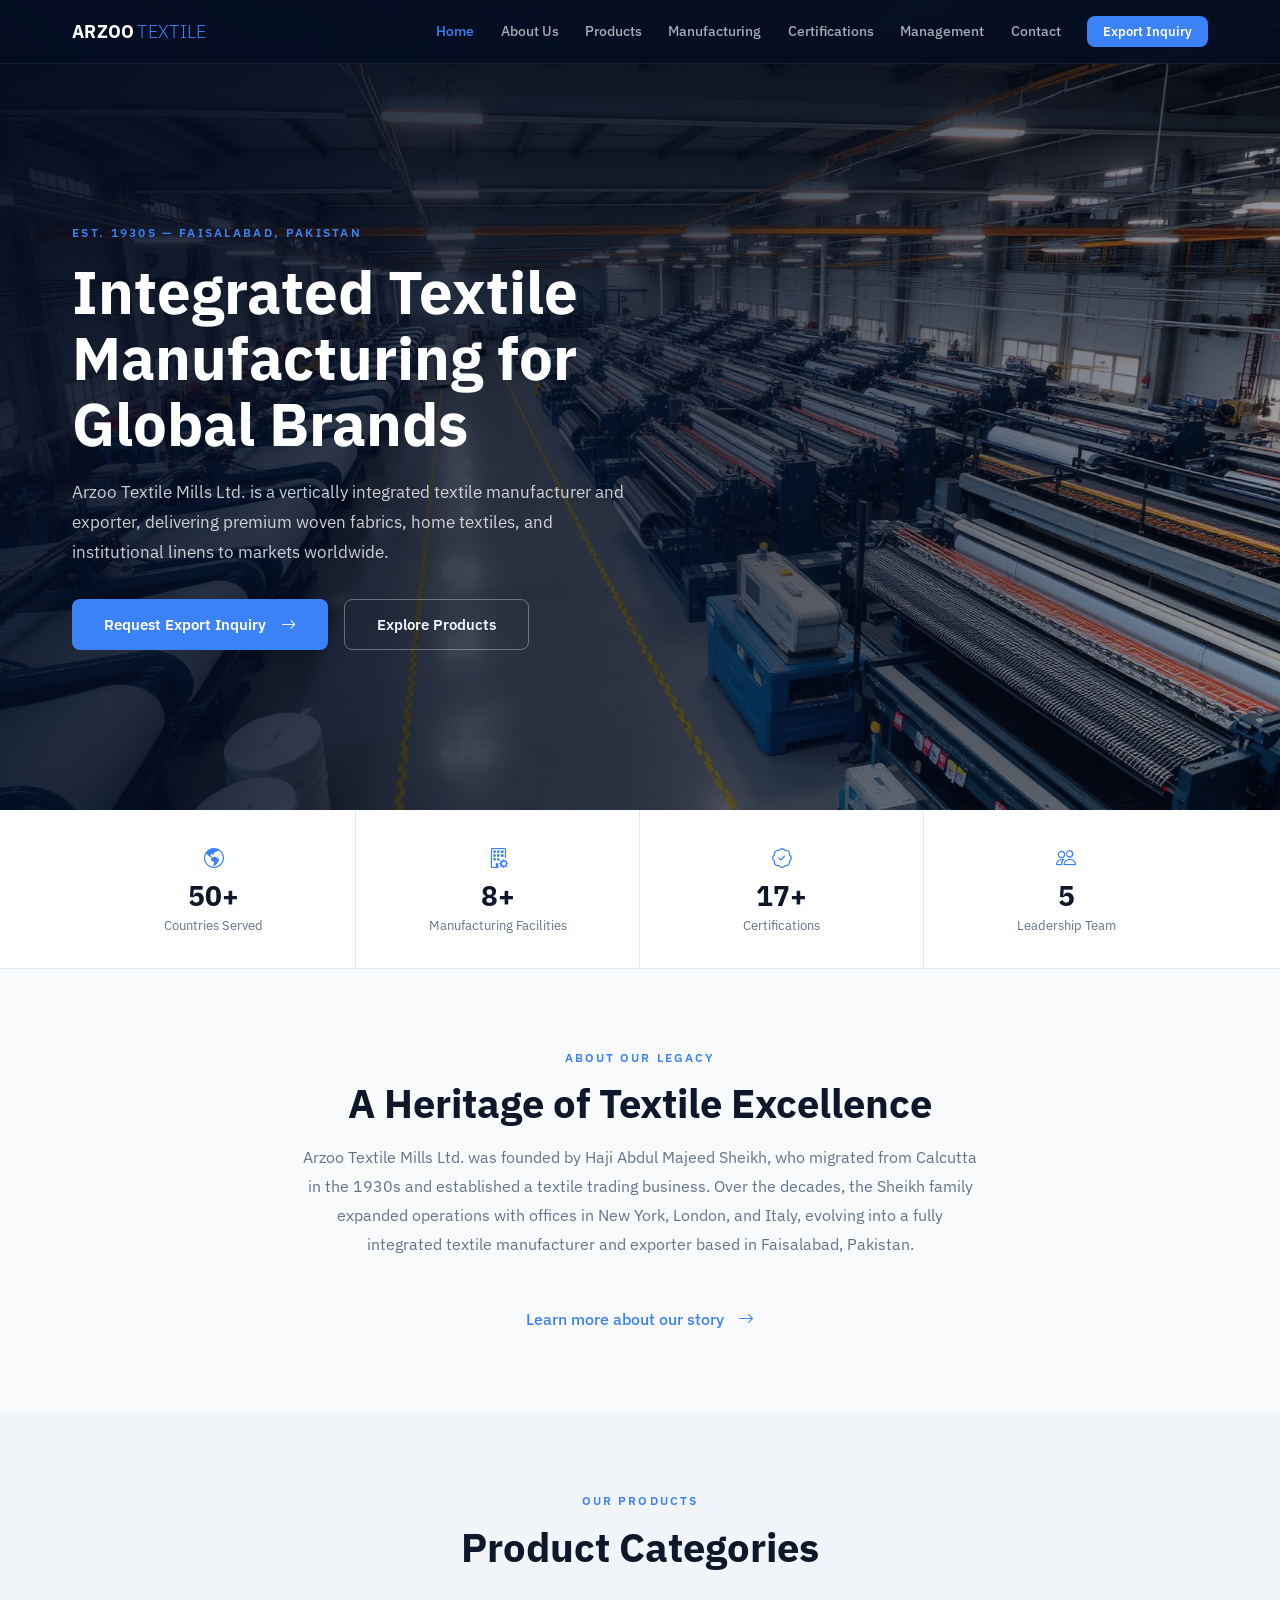
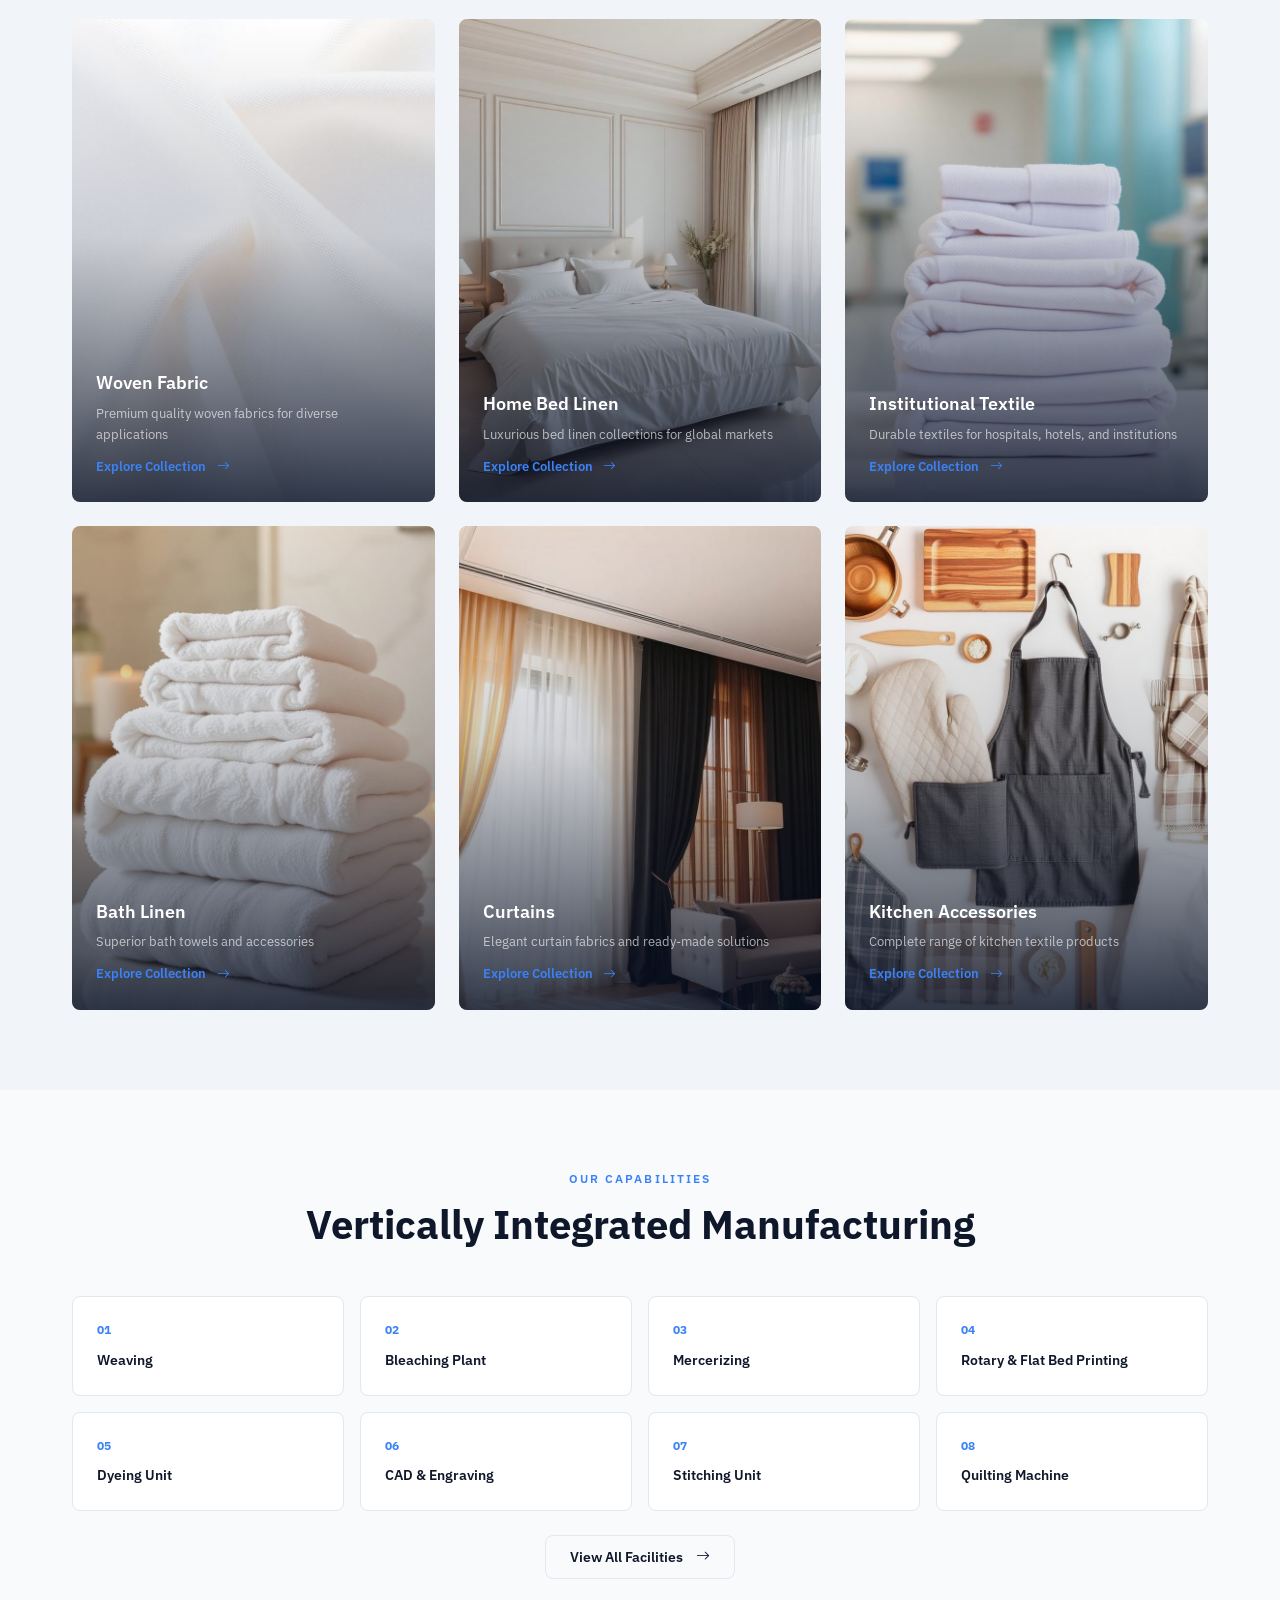
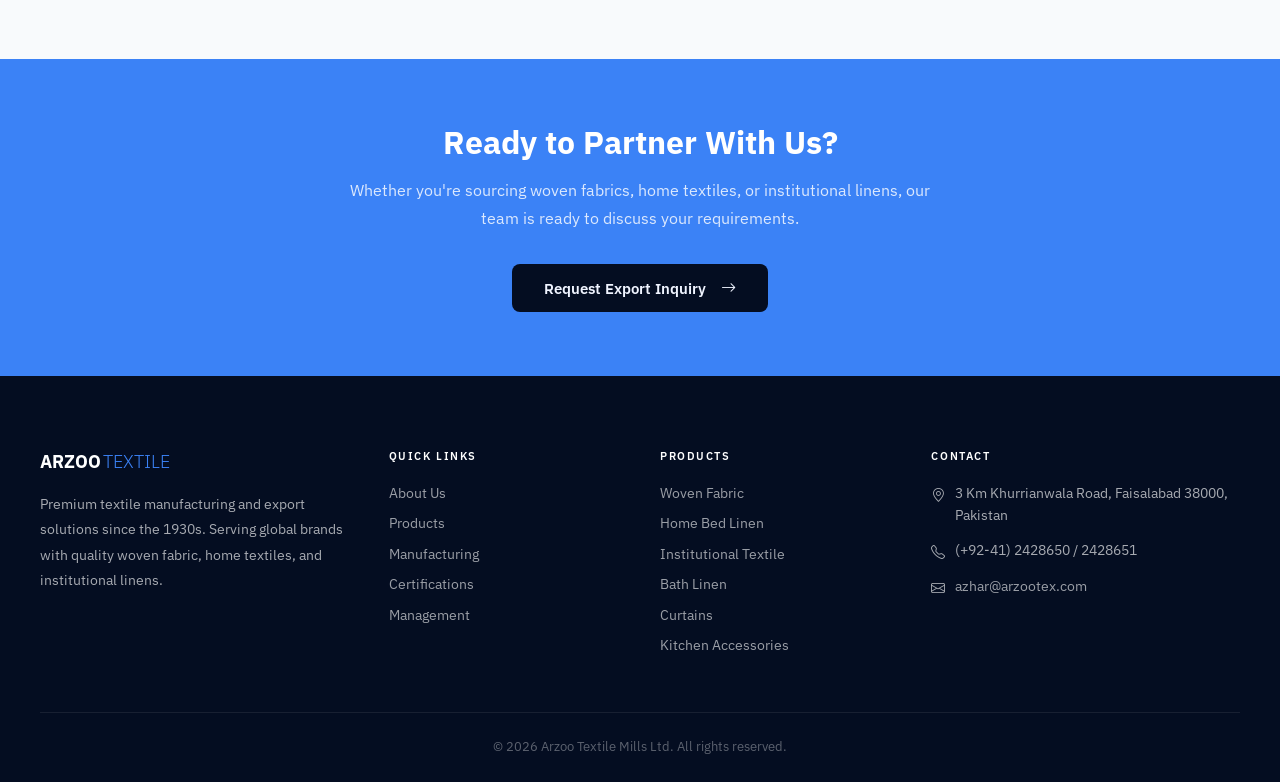
==== index.html @ 84696cae "first commit" ====
<!DOCTYPE html>
<html lang="en">
<head>
  <meta charset="UTF-8"/>
  <meta name="viewport" content="width=device-width, initial-scale=1.0"/>
  <title>Arzoo Textile Mills Ltd. – Integrated Textile Manufacturing & Export</title>
  <meta name="description" content="Arzoo Textile Mills Ltd. – vertically integrated textile manufacturer and exporter since the 1930s. Premium woven fabrics, home textiles, and institutional linens." />
  <link rel="icon" href="images/hero-textile.jpg"/>
  <link href="https://fonts.googleapis.com/css2?family=IBM+Plex+Sans:wght@300;400;500;600;700&display=swap" rel="stylesheet"/>
  <link href="https://cdn.jsdelivr.net/npm/bootstrap@5.3.2/dist/css/bootstrap.min.css" rel="stylesheet"/>
  <link href="https://cdn.jsdelivr.net/npm/bootstrap-icons@1.11.3/font/bootstrap-icons.min.css" rel="stylesheet"/>
  <link rel="stylesheet" href="css/style.css"/>
</head>
<body class="page-home">

<!-- ── NAVBAR ─────────────────────────────────────────────── -->
<nav class="site-nav" id="siteNav">
  <div class="container">
    <div class="nav-inner">
      <a href="index.html" class="nav-brand">ARZOO<span class="light">TEXTILE</span></a>
      <div class="nav-links">
        <a href="index.html"                   class="nav-link active">Home</a>
        <a href="pages/about.html"             class="nav-link">About Us</a>
        <a href="pages/products.html"          class="nav-link">Products</a>
        <a href="pages/manufacturing.html"     class="nav-link">Manufacturing</a>
        <a href="pages/certifications.html"    class="nav-link">Certifications</a>
        <a href="pages/management.html"        class="nav-link">Management</a>
        <a href="pages/contact.html"           class="nav-link">Contact</a>
        <a href="pages/contact.html"           class="btn btn-accent btn-sm nav-cta">Export Inquiry</a>
      </div>
      <button class="mobile-toggle" id="mobileToggle" aria-label="Menu">
        <i class="bi bi-list" id="iconOpen"></i>
        <i class="bi bi-x"    id="iconClose" style="display:none;"></i>
      </button>
    </div>
    <div class="mobile-menu" id="mobileMenu">
      <a href="index.html"                class="nav-link active">Home</a>
      <a href="pages/about.html"          class="nav-link">About Us</a>
      <a href="pages/products.html"       class="nav-link">Products</a>
      <a href="pages/manufacturing.html"  class="nav-link">Manufacturing</a>
      <a href="pages/certifications.html" class="nav-link">Certifications</a>
      <a href="pages/management.html"     class="nav-link">Management</a>
      <a href="pages/contact.html"        class="nav-link">Contact</a>
      <a href="pages/contact.html"        class="btn btn-accent btn-sm">Export Inquiry</a>
    </div>
  </div>
</nav>

<!-- ── HERO ───────────────────────────────────────────────── -->
<section class="hero-section">
  <img src="images/hero-textile.jpg" alt="Arzoo Textile Mills manufacturing facility" class="hero-bg"/>
  <div class="hero-overlay"></div>
  <div class="container">
    <div class="hero-content fade-up visible">
      <span class="hero-eyebrow">Est. 1930s — Faisalabad, Pakistan</span>
      <h1 class="hero-title">Integrated Textile Manufacturing for Global Brands</h1>
      <p class="hero-desc">Arzoo Textile Mills Ltd. is a vertically integrated textile manufacturer and exporter, delivering premium woven fabrics, home textiles, and institutional linens to markets worldwide.</p>
      <div class="hero-btns">
        <a href="pages/contact.html" class="btn btn-accent btn-lg">Request Export Inquiry &nbsp;<i class="bi bi-arrow-right"></i></a>
        <a href="pages/products.html" class="btn btn-outline-light btn-lg">Explore Products</a>
      </div>
    </div>
  </div>
</section>

<!-- ── STATS BAR ──────────────────────────────────────────── -->
<div class="stats-bar">
  <div class="container">
    <div class="stats-grid">
      <div class="stat-cell fade-up">
        <div class="stat-icon"><i class="bi bi-globe-americas"></i></div>
        <div class="stat-value">50+</div>
        <div class="stat-label">Countries Served</div>
      </div>
      <div class="stat-cell fade-up">
        <div class="stat-icon"><i class="bi bi-building-gear"></i></div>
        <div class="stat-value">8+</div>
        <div class="stat-label">Manufacturing Facilities</div>
      </div>
      <div class="stat-cell fade-up">
        <div class="stat-icon"><i class="bi bi-patch-check"></i></div>
        <div class="stat-value">17+</div>
        <div class="stat-label">Certifications</div>
      </div>
      <div class="stat-cell fade-up">
        <div class="stat-icon"><i class="bi bi-people"></i></div>
        <div class="stat-value">5</div>
        <div class="stat-label">Leadership Team</div>
      </div>
    </div>
  </div>
</div>

<!-- ── COMPANY INTRO ──────────────────────────────────────── -->
<section class="section-pad">
  <div class="container">
    <div class="section-heading center fade-up">
      <span class="eyebrow">About Our Legacy</span>
      <h2 class="section-title">A Heritage of Textile Excellence</h2>
      <p class="section-desc mt-3">Arzoo Textile Mills Ltd. was founded by Haji Abdul Majeed Sheikh, who migrated from Calcutta in the 1930s and established a textile trading business. Over the decades, the Sheikh family expanded operations with offices in New York, London, and Italy, evolving into a fully integrated textile manufacturer and exporter based in Faisalabad, Pakistan.</p>
    </div>
    <div class="text-center mt-3 fade-up">
      <a href="pages/about.html" class="link-accent">Learn more about our story &nbsp;<i class="bi bi-arrow-right"></i></a>
    </div>
  </div>
</section>

<!-- ── PRODUCTS PREVIEW ────────────────────────────────────── -->
<section class="section-pad section-muted">
  <div class="container">
    <div class="section-heading center fade-up">
      <span class="eyebrow">Our Products</span>
      <h2 class="section-title">Product Categories</h2>
    </div>
    <div class="product-cards">
      <a href="pages/products.html" class="product-card fade-up">
        <img src="images/product-woven.jpg" alt="Woven Fabric" loading="lazy"/>
        <div class="product-card-overlay"></div>
        <div class="product-card-body">
          <div class="product-card-title">Woven Fabric</div>
          <div class="product-card-desc">Premium quality woven fabrics for diverse applications</div>
          <span class="product-card-cta">Explore Collection &nbsp;<i class="bi bi-arrow-right"></i></span>
        </div>
      </a>
      <a href="pages/products.html" class="product-card fade-up">
        <img src="images/product-bedlinen.jpg" alt="Home Bed Linen" loading="lazy"/>
        <div class="product-card-overlay"></div>
        <div class="product-card-body">
          <div class="product-card-title">Home Bed Linen</div>
          <div class="product-card-desc">Luxurious bed linen collections for global markets</div>
          <span class="product-card-cta">Explore Collection &nbsp;<i class="bi bi-arrow-right"></i></span>
        </div>
      </a>
      <a href="pages/products.html" class="product-card fade-up">
        <img src="images/product-institutional.jpg" alt="Institutional Textile" loading="lazy"/>
        <div class="product-card-overlay"></div>
        <div class="product-card-body">
          <div class="product-card-title">Institutional Textile</div>
          <div class="product-card-desc">Durable textiles for hospitals, hotels, and institutions</div>
          <span class="product-card-cta">Explore Collection &nbsp;<i class="bi bi-arrow-right"></i></span>
        </div>
      </a>
      <a href="pages/products.html" class="product-card fade-up">
        <img src="images/product-bathlinen.jpg" alt="Bath Linen" loading="lazy"/>
        <div class="product-card-overlay"></div>
        <div class="product-card-body">
          <div class="product-card-title">Bath Linen</div>
          <div class="product-card-desc">Superior bath towels and accessories</div>
          <span class="product-card-cta">Explore Collection &nbsp;<i class="bi bi-arrow-right"></i></span>
        </div>
      </a>
      <a href="pages/products.html" class="product-card fade-up">
        <img src="images/product-curtains.jpg" alt="Curtains" loading="lazy"/>
        <div class="product-card-overlay"></div>
        <div class="product-card-body">
          <div class="product-card-title">Curtains</div>
          <div class="product-card-desc">Elegant curtain fabrics and ready-made solutions</div>
          <span class="product-card-cta">Explore Collection &nbsp;<i class="bi bi-arrow-right"></i></span>
        </div>
      </a>
      <a href="pages/products.html" class="product-card fade-up">
        <img src="images/product-kitchen.jpg" alt="Kitchen Accessories" loading="lazy"/>
        <div class="product-card-overlay"></div>
        <div class="product-card-body">
          <div class="product-card-title">Kitchen Accessories</div>
          <div class="product-card-desc">Complete range of kitchen textile products</div>
          <span class="product-card-cta">Explore Collection &nbsp;<i class="bi bi-arrow-right"></i></span>
        </div>
      </a>
    </div>
  </div>
</section>

<!-- ── MANUFACTURING ───────────────────────────────────────── -->
<section class="section-pad">
  <div class="container">
    <div class="section-heading center fade-up">
      <span class="eyebrow">Our Capabilities</span>
      <h2 class="section-title">Vertically Integrated Manufacturing</h2>
    </div>
    <div class="facility-grid">
      <div class="facility-card fade-up"><div class="facility-num">01</div><div class="facility-name">Weaving</div></div>
      <div class="facility-card fade-up"><div class="facility-num">02</div><div class="facility-name">Bleaching Plant</div></div>
      <div class="facility-card fade-up"><div class="facility-num">03</div><div class="facility-name">Mercerizing</div></div>
      <div class="facility-card fade-up"><div class="facility-num">04</div><div class="facility-name">Rotary &amp; Flat Bed Printing</div></div>
      <div class="facility-card fade-up"><div class="facility-num">05</div><div class="facility-name">Dyeing Unit</div></div>
      <div class="facility-card fade-up"><div class="facility-num">06</div><div class="facility-name">CAD &amp; Engraving</div></div>
      <div class="facility-card fade-up"><div class="facility-num">07</div><div class="facility-name">Stitching Unit</div></div>
      <div class="facility-card fade-up"><div class="facility-num">08</div><div class="facility-name">Quilting Machine</div></div>
    </div>
    <div class="text-center mt-4 fade-up">
      <a href="pages/manufacturing.html" class="btn btn-outline">View All Facilities &nbsp;<i class="bi bi-arrow-right"></i></a>
    </div>
  </div>
</section>

<!-- ── CTA ─────────────────────────────────────────────────── -->
<section class="cta-section">
  <div class="container fade-up">
    <h2>Ready to Partner With Us?</h2>
    <p>Whether you're sourcing woven fabrics, home textiles, or institutional linens, our team is ready to discuss your requirements.</p>
    <a href="pages/contact.html" class="btn btn-primary btn-lg">Request Export Inquiry &nbsp;<i class="bi bi-arrow-right"></i></a>
  </div>
</section>

<!-- ── FOOTER ──────────────────────────────────────────────── -->
<footer class="site-footer">
  <div class="container footer-inner">
    <div class="footer-grid">
      <div>
        <div class="footer-brand">ARZOO<span class="light">TEXTILE</span></div>
        <p class="footer-desc">Premium textile manufacturing and export solutions since the 1930s. Serving global brands with quality woven fabric, home textiles, and institutional linens.</p>
      </div>
      <div>
        <div class="footer-head">Quick Links</div>
        <a href="pages/about.html"          class="footer-link">About Us</a>
        <a href="pages/products.html"       class="footer-link">Products</a>
        <a href="pages/manufacturing.html"  class="footer-link">Manufacturing</a>
        <a href="pages/certifications.html" class="footer-link">Certifications</a>
        <a href="pages/management.html"     class="footer-link">Management</a>
      </div>
      <div>
        <div class="footer-head">Products</div>
        <a href="pages/products.html" class="footer-link">Woven Fabric</a>
        <a href="pages/products.html" class="footer-link">Home Bed Linen</a>
        <a href="pages/products.html" class="footer-link">Institutional Textile</a>
        <a href="pages/products.html" class="footer-link">Bath Linen</a>
        <a href="pages/products.html" class="footer-link">Curtains</a>
        <a href="pages/products.html" class="footer-link">Kitchen Accessories</a>
      </div>
      <div>
        <div class="footer-head">Contact</div>
        <div class="footer-contact-row"><i class="bi bi-geo-alt"></i><span>3 Km Khurrianwala Road, Faisalabad 38000, Pakistan</span></div>
        <div class="footer-contact-row"><i class="bi bi-telephone"></i><span>(+92-41) 2428650 / 2428651</span></div>
        <div class="footer-contact-row"><i class="bi bi-envelope"></i><a href="mailto:azhar@arzootex.com" class="footer-link" style="display:inline;">azhar@arzootex.com</a></div>
      </div>
    </div>
    <div class="footer-bottom">&copy; <span id="footerYear"></span> Arzoo Textile Mills Ltd. All rights reserved.</div>
  </div>
</footer>

<script src="https://cdn.jsdelivr.net/npm/bootstrap@5.3.2/dist/js/bootstrap.bundle.min.js"></script>
<script src="js/main.js"></script>
</body>
</html>
---- css/style.css ----
@import url('https://fonts.googleapis.com/css2?family=IBM+Plex+Sans:wght@300;400;500;600;700&display=swap');

/* ── Variables ─────────────────────────────────────────────── */
:root {
  --primary:      #040d21;
  --primary-fg:   #f0f4ff;
  --accent:       #3b82f6;
  --accent-dark:  #2563eb;
  --muted:        #64748b;
  --muted-bg:     #f1f5f9;
  --card:         #ffffff;
  --border:       #e2e8f0;
  --text:         #0f172a;
  --bg:           #f8fafc;
  --radius:       8px;
}

/* ── Reset ──────────────────────────────────────────────────── */
*, *::before, *::after { box-sizing: border-box; margin: 0; padding: 0; }
html { scroll-behavior: smooth; }
body {
  font-family: 'IBM Plex Sans', system-ui, sans-serif;
  color: var(--text);
  background: var(--bg);
  -webkit-font-smoothing: antialiased;
  line-height: 1.6;
}
img { max-width: 100%; display: block; }
a { text-decoration: none; color: inherit; }

/* ── Container ──────────────────────────────────────────────── */
.container {
  max-width: 1200px;
  margin: 0 auto;
  padding: 0 1.5rem;
}
@media (min-width: 1024px) { .container { padding: 0 2rem; } }

/* ── Typography helpers ─────────────────────────────────────── */
.eyebrow {
  display: block;
  font-size: 0.72rem;
  font-weight: 600;
  letter-spacing: 0.18em;
  text-transform: uppercase;
  color: var(--accent);
  margin-bottom: 0.75rem;
}
.section-title {
  font-size: clamp(1.75rem, 3.5vw, 2.5rem);
  font-weight: 700;
  color: var(--text);
  line-height: 1.2;
}
.section-desc {
  color: var(--muted);
  line-height: 1.8;
  font-size: 1rem;
}
.section-heading { margin-bottom: 3rem; }
.section-heading.center { text-align: center; }
.section-heading.center .section-desc { max-width: 680px; margin: 0.75rem auto 0; }

/* ── Buttons ────────────────────────────────────────────────── */
.btn {
  display: inline-flex;
  align-items: center;
  gap: 0.45rem;
  font-family: 'IBM Plex Sans', sans-serif;
  font-weight: 600;
  font-size: 0.875rem;
  padding: 0.65rem 1.5rem;
  border-radius: var(--radius);
  border: none;
  cursor: pointer;
  transition: all 0.2s;
  text-decoration: none;
  white-space: nowrap;
}
.btn-accent { background: var(--accent); color: #fff; }
.btn-accent:hover { background: var(--accent-dark); color: #fff; }
.btn-primary { background: var(--primary); color: var(--primary-fg); }
.btn-primary:hover { background: #0a1535; color: var(--primary-fg); }
.btn-outline-light {
  background: transparent;
  color: var(--primary-fg);
  border: 1.5px solid rgba(240,244,255,0.35);
}
.btn-outline-light:hover { background: rgba(240,244,255,0.1); color: var(--primary-fg); }
.btn-outline {
  background: transparent;
  color: var(--text);
  border: 1.5px solid var(--border);
}
.btn-outline:hover { border-color: var(--accent); color: var(--accent); }
.btn-lg { padding: 0.8rem 2rem; font-size: 0.95rem; }
.btn-sm { padding: 0.4rem 1rem; font-size: 0.8rem; }
.btn-block { width: 100%; justify-content: center; }

/* ── Navbar ─────────────────────────────────────────────────── */
.site-nav {
  position: fixed;
  top: 0; left: 0; right: 0;
  z-index: 1000;
  height: 64px;
  display: flex;
  align-items: center;
  background: rgba(4,13,33,0.85);
  backdrop-filter: blur(14px);
  border-bottom: 1px solid rgba(255,255,255,0.08);
  transition: background 0.3s;
}
.site-nav.solid {
  background: rgba(4,13,33,0.97);
}
.nav-inner {
  display: flex;
  align-items: center;
  justify-content: space-between;
  width: 100%;
}
.nav-brand {
  font-size: 1.15rem;
  font-weight: 700;
  color: #fff;
  letter-spacing: 0.02em;
  text-decoration: none;
}
.nav-brand .light { font-weight: 300; color: var(--accent); margin-left: 0.15rem; }
.nav-links {
  display: flex;
  align-items: center;
  gap: 0.15rem;
}
.nav-link {
  font-size: 0.875rem;
  font-weight: 500;
  color: rgba(255,255,255,0.65);
  padding: 0.4rem 0.75rem;
  border-radius: 6px;
  text-decoration: none;
  transition: color 0.2s;
}
.nav-link:hover, .nav-link.active { color: #fff; }
.nav-link.active { color: var(--accent); }
.nav-cta { margin-left: 0.75rem; }
.mobile-toggle {
  display: none;
  background: none;
  border: none;
  color: #fff;
  cursor: pointer;
  padding: 0.4rem;
  font-size: 1.4rem;
  line-height: 1;
}
.mobile-menu {
  display: none;
  background: var(--primary);
  border-bottom: 1px solid rgba(255,255,255,0.08);
  padding: 1rem 0 1.25rem;
}
.mobile-menu.open { display: block; }
.mobile-menu .nav-link {
  display: block;
  padding: 0.65rem 1rem;
  color: rgba(255,255,255,0.7);
}
.mobile-menu .nav-link:hover, .mobile-menu .nav-link.active { color: #fff; background: rgba(255,255,255,0.05); border-radius: 6px; }
.mobile-menu .btn { margin: 0.5rem 1rem 0; }
@media (max-width: 1023px) {
  .nav-links { display: none; }
  .mobile-toggle { display: block; }
}

/* ── Page Hero (inner pages) ────────────────────────────────── */
.page-hero {
  background: var(--primary);
  padding: 7rem 0 3.5rem;
}
.page-hero h1 {
  font-size: clamp(2rem, 4vw, 3rem);
  font-weight: 700;
  color: #fff;
  max-width: 700px;
  line-height: 1.15;
}
.page-hero p {
  color: rgba(255,255,255,0.65);
  font-size: 1.05rem;
  max-width: 560px;
  margin-top: 0.85rem;
  line-height: 1.7;
}

/* ── Hero Section (Home) ────────────────────────────────────── */
.hero-section {
  position: relative;
  height: 90vh;
  min-height: 600px;
  display: flex;
  align-items: center;
  overflow: hidden;
}
.hero-bg {
  position: absolute; inset: 0;
  width: 100%; height: 100%;
  object-fit: cover;
}
.hero-overlay {
  position: absolute; inset: 0;
  background: linear-gradient(100deg, rgba(4,13,33,0.92) 0%, rgba(4,13,33,0.72) 55%, rgba(4,13,33,0.35) 100%);
}
.hero-content {
  position: relative;
  z-index: 2;
  padding-top: 4rem;
  max-width: 680px;
}
.hero-eyebrow { color: var(--accent); font-size: 0.72rem; font-weight: 600; letter-spacing: 0.2em; text-transform: uppercase; display: block; margin-bottom: 1rem; }
.hero-title {
  font-size: clamp(2.2rem, 5vw, 3.75rem);
  font-weight: 700;
  color: #fff;
  line-height: 1.1;
  margin-bottom: 1.25rem;
}
.hero-desc { font-size: 1.05rem; color: rgba(255,255,255,0.78); line-height: 1.8; margin-bottom: 2rem; max-width: 560px; }
.hero-btns { display: flex; flex-wrap: wrap; gap: 1rem; }

/* ── Stats Bar ──────────────────────────────────────────────── */
.stats-bar {
  background: var(--card);
  border-bottom: 1px solid var(--border);
}
.stats-grid {
  display: grid;
  grid-template-columns: repeat(4, 1fr);
  divide-x: 1px solid var(--border);
}
.stat-cell {
  padding: 2rem 1.5rem;
  text-align: center;
  border-right: 1px solid var(--border);
}
.stat-cell:last-child { border-right: none; }
.stat-icon { font-size: 1.25rem; color: var(--accent); margin-bottom: 0.5rem; }
.stat-value { font-size: 1.75rem; font-weight: 700; color: var(--text); line-height: 1; }
.stat-label { font-size: 0.8rem; color: var(--muted); margin-top: 0.35rem; }
@media (max-width: 767px) {
  .stats-grid { grid-template-columns: 1fr 1fr; }
  .stat-cell:nth-child(2) { border-right: none; }
}

/* ── Section padding ────────────────────────────────────────── */
.section-pad { padding: 5rem 0; }
.section-muted { background: var(--muted-bg); }

/* ── Product Grid (home) ────────────────────────────────────── */
.product-cards {
  display: grid;
  grid-template-columns: repeat(3, 1fr);
  gap: 1.5rem;
}
.product-card {
  position: relative;
  border-radius: var(--radius);
  overflow: hidden;
  aspect-ratio: 3/4;
  display: block;
  text-decoration: none;
}
.product-card img {
  width: 100%; height: 100%;
  object-fit: cover;
  transition: transform 0.5s;
}
.product-card:hover img { transform: scale(1.06); }
.product-card-overlay {
  position: absolute; inset: 0;
  background: linear-gradient(to top, rgba(4,13,33,0.82) 0%, rgba(4,13,33,0.18) 55%, transparent 100%);
}
.product-card-body {
  position: absolute;
  bottom: 0; left: 0; right: 0;
  padding: 1.5rem;
}
.product-card-title {
  font-size: 1.15rem;
  font-weight: 600;
  color: #fff;
  margin-bottom: 0.3rem;
}
.product-card-desc { font-size: 0.82rem; color: rgba(255,255,255,0.65); }
.product-card-cta {
  display: inline-flex;
  align-items: center;
  gap: 0.3rem;
  margin-top: 0.75rem;
  font-size: 0.8rem;
  font-weight: 600;
  color: var(--accent);
  transition: gap 0.2s;
}
.product-card:hover .product-card-cta { gap: 0.55rem; }

@media (max-width: 991px) { .product-cards { grid-template-columns: 1fr 1fr; } }
@media (max-width: 575px) { .product-cards { grid-template-columns: 1fr; } }

/* ── Facility Cards ─────────────────────────────────────────── */
.facility-grid {
  display: grid;
  grid-template-columns: repeat(4, 1fr);
  gap: 1rem;
}
.facility-card {
  padding: 1.5rem;
  border-radius: var(--radius);
  border: 1px solid var(--border);
  background: var(--card);
  transition: border-color 0.2s, box-shadow 0.2s;
}
.facility-card:hover {
  border-color: rgba(59,130,246,0.45);
  box-shadow: 0 4px 24px rgba(59,130,246,0.08);
}
.facility-num { font-size: 0.72rem; font-weight: 700; color: var(--accent); margin-bottom: 0.5rem; }
.facility-name { font-size: 0.9rem; font-weight: 600; color: var(--text); }

@media (max-width: 991px) { .facility-grid { grid-template-columns: 1fr 1fr; } }
@media (max-width: 575px) { .facility-grid { grid-template-columns: 1fr 1fr; } }

/* ── CTA Section ────────────────────────────────────────────── */
.cta-section {
  background: var(--accent);
  padding: 4rem 0;
  text-align: center;
}
.cta-section h2 { font-size: clamp(1.5rem, 3vw, 2rem); font-weight: 700; color: #fff; margin-bottom: 1rem; }
.cta-section p { color: rgba(255,255,255,0.82); font-size: 1rem; max-width: 600px; margin: 0 auto 2rem; line-height: 1.7; }

/* ── About page ─────────────────────────────────────────────── */
.two-col { display: grid; grid-template-columns: 1fr 1fr; gap: 3.5rem; align-items: center; }
.two-col img { border-radius: var(--radius); width: 100%; }
.body-copy { color: var(--muted); line-height: 1.85; }
.body-copy + .body-copy { margin-top: 1rem; }
.strong { font-weight: 600; color: var(--text); }

.value-cards {
  display: grid;
  grid-template-columns: repeat(4, 1fr);
  gap: 1.25rem;
}
.value-card {
  padding: 1.5rem;
  border-radius: var(--radius);
  border: 1px solid var(--border);
  background: var(--card);
}
.value-card h3 { font-size: 0.95rem; font-weight: 600; color: var(--text); margin-bottom: 0.5rem; }
.value-card p { font-size: 0.85rem; color: var(--muted); line-height: 1.7; }

/* Timeline */
.timeline { display: flex; flex-direction: column; gap: 0; max-width: 680px; margin: 0 auto; }
.timeline-item { display: flex; gap: 1.5rem; align-items: flex-start; }
.timeline-year { font-size: 1rem; font-weight: 700; color: var(--accent); min-width: 80px; padding-top: 0.15rem; }
.timeline-body {
  flex: 1;
  padding: 0 0 2.5rem 1.5rem;
  border-left: 2px solid var(--border);
  position: relative;
}
.timeline-body::before {
  content: '';
  position: absolute;
  left: -5px; top: 6px;
  width: 8px; height: 8px;
  border-radius: 50%;
  background: var(--accent);
}
.timeline-body p { color: var(--muted); font-size: 0.925rem; line-height: 1.7; }

@media (max-width: 767px) {
  .two-col { grid-template-columns: 1fr; }
  .value-cards { grid-template-columns: 1fr 1fr; }
}
@media (max-width: 479px) { .value-cards { grid-template-columns: 1fr; } }

/* ── Products page ──────────────────────────────────────────── */
.products-grid {
  display: grid;
  grid-template-columns: repeat(3, 1fr);
  gap: 2rem;
}
.product-item {
  border-radius: var(--radius);
  overflow: hidden;
  border: 1px solid var(--border);
  background: var(--card);
}
.product-item-img { aspect-ratio: 4/3; overflow: hidden; }
.product-item-img img {
  width: 100%; height: 100%;
  object-fit: cover;
  transition: transform 0.5s;
}
.product-item:hover .product-item-img img { transform: scale(1.05); }
.product-item-body { padding: 1.5rem; }
.product-item-body h3 { font-size: 1.1rem; font-weight: 600; color: var(--text); margin-bottom: 0.6rem; }
.product-item-body p { font-size: 0.875rem; color: var(--muted); line-height: 1.75; }

@media (max-width: 991px) { .products-grid { grid-template-columns: 1fr 1fr; } }
@media (max-width: 575px) { .products-grid { grid-template-columns: 1fr; } }

/* ── Manufacturing page ─────────────────────────────────────── */
.mfg-grid {
  display: grid;
  grid-template-columns: repeat(4, 1fr);
  gap: 1.25rem;
}
.mfg-card {
  padding: 1.75rem;
  border-radius: var(--radius);
  border: 1px solid var(--border);
  background: var(--card);
  transition: border-color 0.2s, box-shadow 0.2s, transform 0.2s;
}
.mfg-card:hover {
  border-color: rgba(59,130,246,0.4);
  box-shadow: 0 8px 32px rgba(59,130,246,0.09);
  transform: translateY(-2px);
}
.mfg-icon {
  width: 44px; height: 44px;
  border-radius: 8px;
  background: rgba(59,130,246,0.1);
  display: flex; align-items: center; justify-content: center;
  color: var(--accent);
  font-size: 1.25rem;
  margin-bottom: 1rem;
}
.mfg-num { font-size: 0.68rem; font-weight: 700; color: var(--accent); margin-bottom: 0.25rem; }
.mfg-name { font-size: 1rem; font-weight: 600; color: var(--text); margin-bottom: 0.5rem; }
.mfg-desc { font-size: 0.85rem; color: var(--muted); line-height: 1.7; }

@media (max-width: 991px) { .mfg-grid { grid-template-columns: 1fr 1fr; } }

/* ── Certifications page ────────────────────────────────────── */
.cert-areas {
  display: grid;
  grid-template-columns: 1fr 1fr;
  gap: 1.75rem;
}
.cert-area-card {
  padding: 2rem;
  border-radius: var(--radius);
  border: 1px solid var(--border);
  background: var(--card);
}
.cert-area-icon {
  width: 48px; height: 48px;
  border-radius: 8px;
  background: rgba(59,130,246,0.1);
  display: flex; align-items: center; justify-content: center;
  color: var(--accent);
  font-size: 1.35rem;
  margin-bottom: 1rem;
}
.cert-area-card h3 { font-size: 1.1rem; font-weight: 600; color: var(--text); margin-bottom: 0.6rem; }
.cert-area-card p { font-size: 0.875rem; color: var(--muted); line-height: 1.75; }

.cert-badges {
  display: grid;
  grid-template-columns: repeat(6, 1fr);
  gap: 1rem;
}
.cert-badge {
  aspect-ratio: 1;
  border-radius: var(--radius);
  border: 1px solid var(--border);
  background: var(--card);
  display: flex;
  flex-direction: column;
  align-items: center;
  justify-content: center;
  padding: 1rem;
  text-align: center;
}
.cert-badge i { font-size: 1.75rem; color: rgba(59,130,246,0.35); margin-bottom: 0.4rem; }
.cert-badge span { font-size: 0.65rem; color: var(--muted); }

@media (max-width: 767px) {
  .cert-areas { grid-template-columns: 1fr; }
  .cert-badges { grid-template-columns: repeat(3, 1fr); }
}
@media (max-width: 479px) { .cert-badges { grid-template-columns: repeat(2, 1fr); } }

/* ── Management page ────────────────────────────────────────── */
.leaders-grid {
  display: grid;
  grid-template-columns: repeat(3, 1fr);
  gap: 2rem;
  max-width: 900px;
  margin: 0 auto;
}
.leader-card {
  border-radius: var(--radius);
  border: 1px solid var(--border);
  background: var(--card);
  overflow: hidden;
  transition: box-shadow 0.2s;
}
.leader-card:hover { box-shadow: 0 8px 32px rgba(0,0,0,0.1); }
.leader-avatar {
  aspect-ratio: 3/4;
  background: var(--muted-bg);
  display: flex; align-items: center; justify-content: center;
  color: rgba(100,116,139,0.3);
  font-size: 4rem;
}
.leader-body { padding: 1.25rem; }
.leader-name { font-size: 1rem; font-weight: 600; color: var(--text); }
.leader-title { font-size: 0.8rem; color: var(--accent); font-weight: 600; margin: 0.2rem 0 0.75rem; }
.leader-email {
  display: inline-flex; align-items: center; gap: 0.4rem;
  font-size: 0.8rem; color: var(--muted);
  text-decoration: none;
  transition: color 0.2s;
}
.leader-email:hover { color: var(--accent); }

@media (max-width: 767px) { .leaders-grid { grid-template-columns: 1fr 1fr; } }
@media (max-width: 479px) { .leaders-grid { grid-template-columns: 1fr; } }

/* ── Contact page ───────────────────────────────────────────── */
.contact-grid { display: grid; grid-template-columns: 1fr 1fr; gap: 3.5rem; }

.form-row { display: grid; grid-template-columns: 1fr 1fr; gap: 1rem; }
.form-field {
  width: 100%;
  padding: 0.65rem 1rem;
  border: 1.5px solid var(--border);
  border-radius: 6px;
  font-family: 'IBM Plex Sans', sans-serif;
  font-size: 0.875rem;
  color: var(--text);
  background: #fff;
  outline: none;
  transition: border-color 0.2s;
  margin-bottom: 1rem;
}
.form-field:focus { border-color: var(--accent); }
textarea.form-field { resize: vertical; min-height: 130px; }

.contact-info-item {
  display: flex; gap: 0.85rem;
  align-items: flex-start;
  margin-bottom: 1.25rem;
}
.contact-info-icon {
  color: var(--accent);
  font-size: 1.1rem;
  margin-top: 2px;
  flex-shrink: 0;
}
.contact-info-label { font-size: 0.875rem; font-weight: 600; color: var(--text); display: block; }
.contact-info-val { font-size: 0.875rem; color: var(--muted); }

.exec-list { display: flex; flex-direction: column; gap: 0.6rem; margin-top: 1.5rem; }
.exec-item {
  display: flex; align-items: center; justify-content: space-between;
  padding: 0.75rem 1rem;
  border-radius: 6px;
  border: 1px solid var(--border);
  background: var(--card);
}
.exec-name { font-size: 0.875rem; font-weight: 600; color: var(--text); }
.exec-role { font-size: 0.75rem; color: var(--muted); }
.exec-email {
  display: inline-flex; align-items: center; gap: 0.3rem;
  font-size: 0.8rem; color: var(--accent);
  text-decoration: none;
}
.exec-email:hover { text-decoration: underline; }

.map-frame { width: 100%; height: 380px; border: 0; display: block; }
.form-success {
  display: none;
  padding: 0.5rem 0;
  color: #16a34a;
  font-weight: 600;
  font-size: 0.875rem;
}
@media (max-width: 991px) {
  .contact-grid { grid-template-columns: 1fr; }
  .form-row { grid-template-columns: 1fr 1fr; }
}
@media (max-width: 575px) { .form-row { grid-template-columns: 1fr; } }

/* ── Footer ─────────────────────────────────────────────────── */
.site-footer { background: var(--primary); color: rgba(255,255,255,0.65); }
.footer-inner { padding: 4.5rem 0 0; }
.footer-grid {
  display: grid;
  grid-template-columns: 2fr 1.5fr 1.5fr 2fr;
  gap: 2.5rem;
}
.footer-brand { font-size: 1.1rem; font-weight: 700; color: #fff; margin-bottom: 1rem; }
.footer-brand .light { font-weight: 300; color: var(--accent); margin-left: 0.15rem; }
.footer-desc { font-size: 0.875rem; line-height: 1.8; }
.footer-head { font-size: 0.7rem; font-weight: 600; letter-spacing: 0.14em; text-transform: uppercase; color: #fff; margin-bottom: 1rem; }
.footer-link { font-size: 0.875rem; color: rgba(255,255,255,0.6); text-decoration: none; display: block; margin-bottom: 0.5rem; transition: color 0.2s; }
.footer-link:hover { color: #fff; }
.footer-contact-row { display: flex; gap: 0.6rem; align-items: flex-start; font-size: 0.875rem; margin-bottom: 0.75rem; }
.footer-contact-row i { flex-shrink: 0; margin-top: 2px; }
.footer-bottom { border-top: 1px solid rgba(255,255,255,0.08); padding: 1.5rem 0; margin-top: 3rem; text-align: center; font-size: 0.8rem; color: rgba(255,255,255,0.35); }

@media (max-width: 991px) { .footer-grid { grid-template-columns: 1fr 1fr; } }
@media (max-width: 575px) { .footer-grid { grid-template-columns: 1fr; } }

/* ── Fade-up animation ──────────────────────────────────────── */
.fade-up { opacity: 0; transform: translateY(24px); transition: opacity 0.6s ease, transform 0.6s ease; }
.fade-up.visible { opacity: 1; transform: translateY(0); }

/* ── Misc ───────────────────────────────────────────────────── */
.text-center { text-align: center; }
.mt-2 { margin-top: 1rem; }
.mt-3 { margin-top: 1.5rem; }
.mt-4 { margin-top: 2rem; }
.mb-2 { margin-bottom: 1rem; }
.mb-3 { margin-bottom: 1.5rem; }
.flex { display: flex; }
.gap-2 { gap: 1rem; }
.gap-3 { gap: 1.5rem; }
.flex-wrap { flex-wrap: wrap; }
.items-center { align-items: center; }
.justify-center { justify-content: center; }
.link-accent { color: var(--accent); font-weight: 500; display: inline-flex; align-items: center; gap: 0.35rem; }
.link-accent:hover { text-decoration: underline; }
.cta-btns { display: flex; flex-wrap: wrap; gap: 1rem; justify-content: center; }
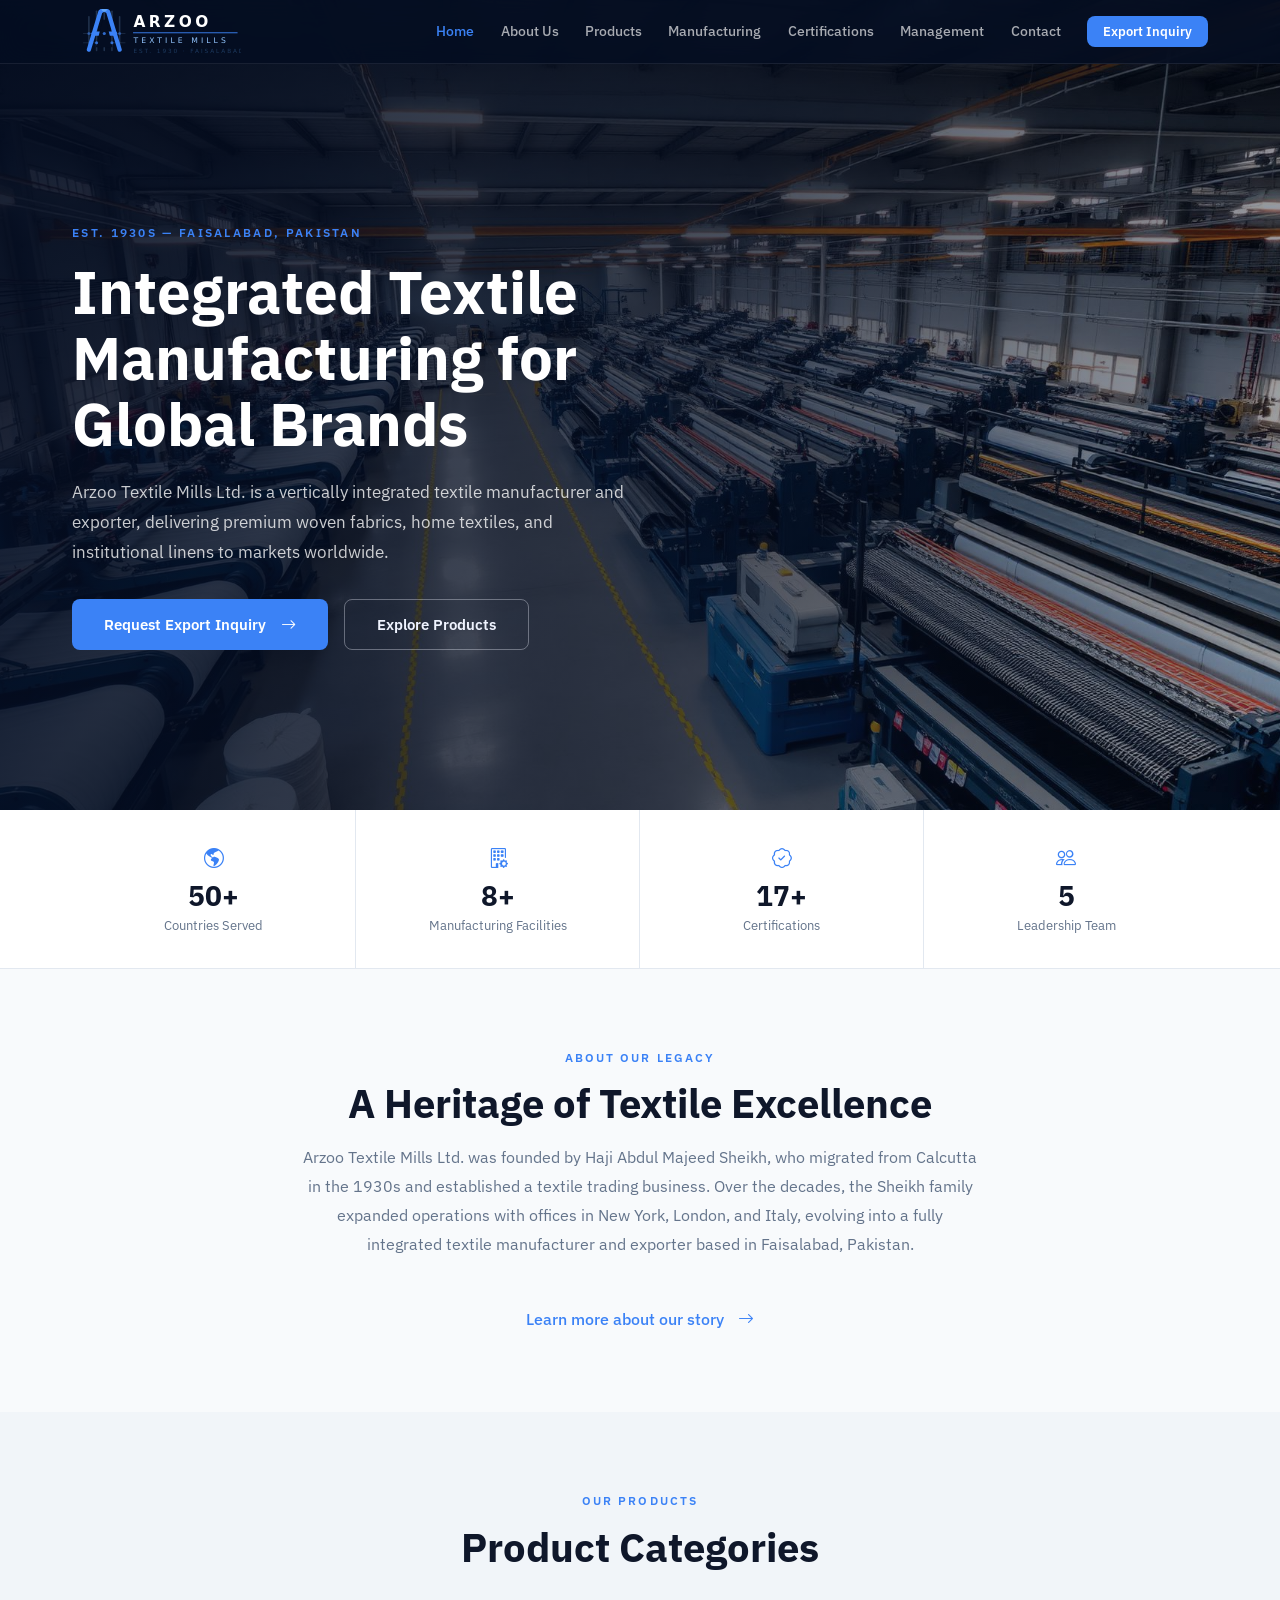
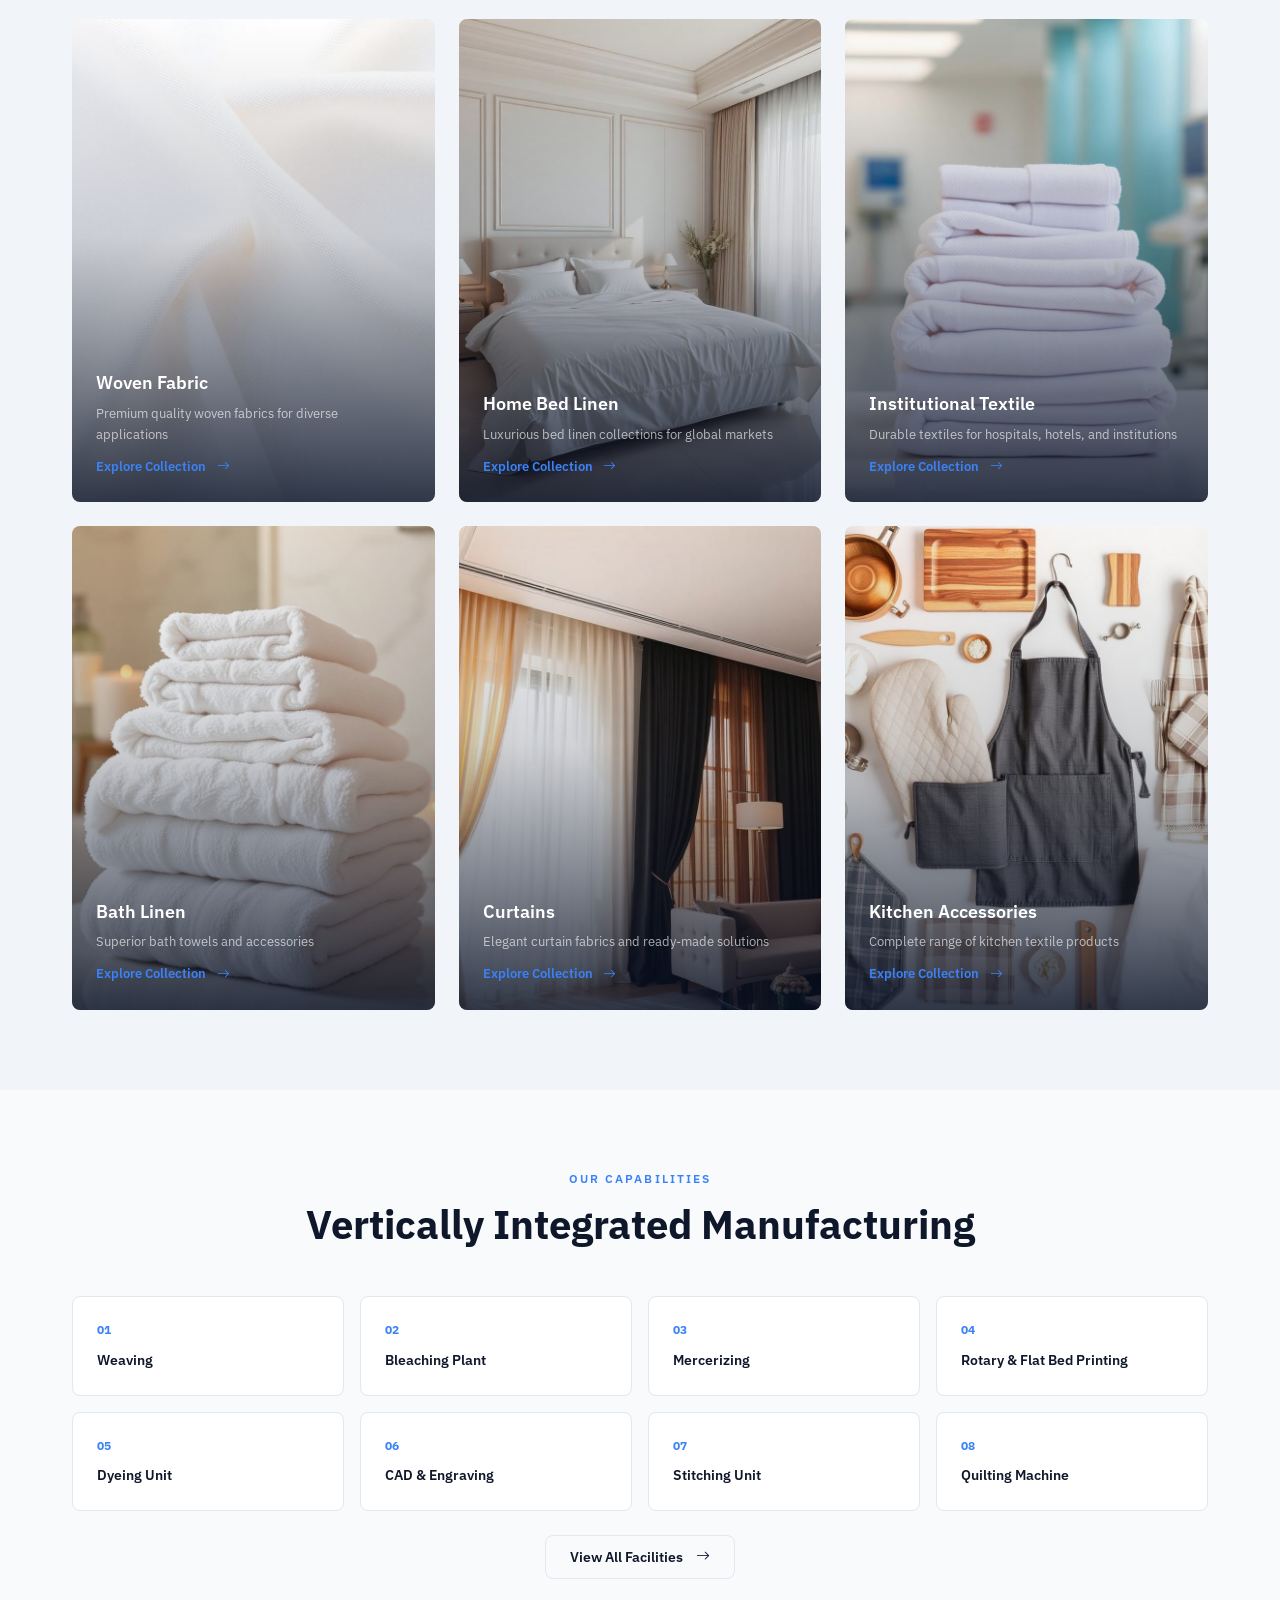
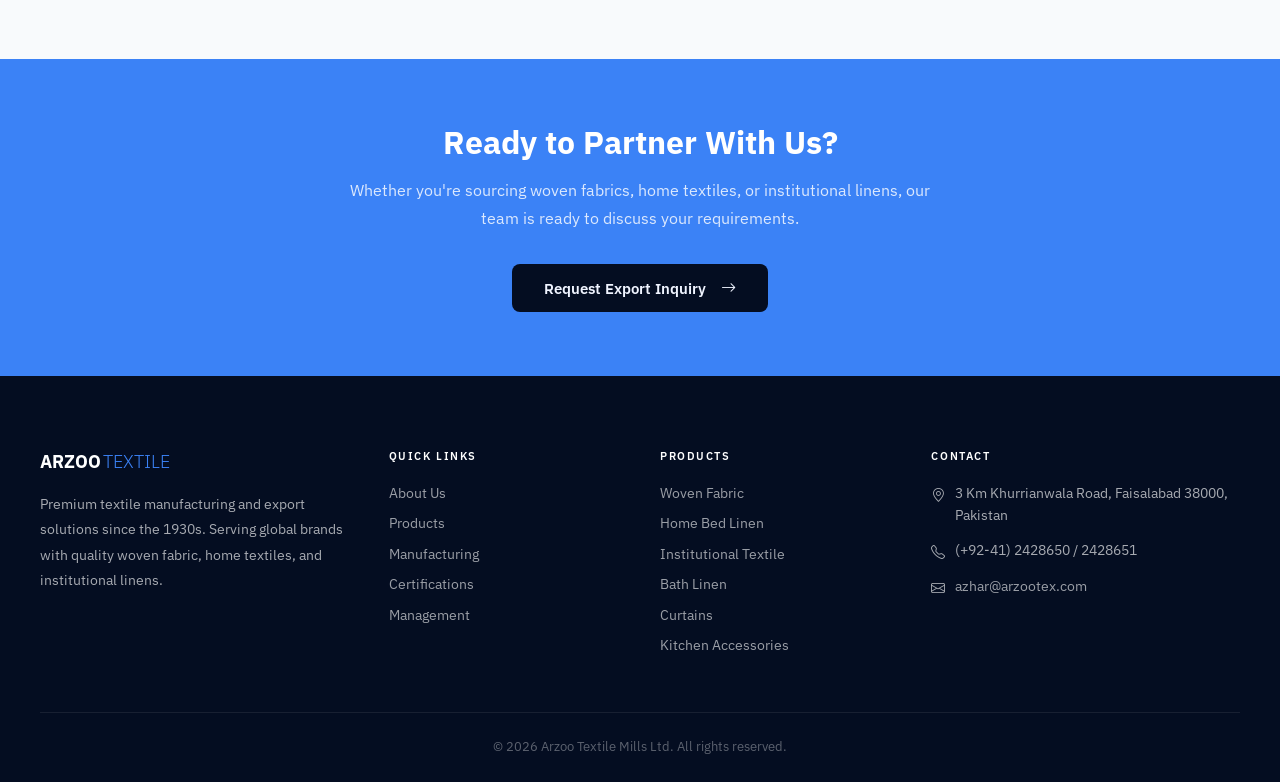
==== commit 609d0c56: "firsr commit" ====
--- a/index.html
+++ b/index.html
@@ -5,7 +5,7 @@
   <meta name="viewport" content="width=device-width, initial-scale=1.0"/>
   <title>Arzoo Textile Mills Ltd. – Integrated Textile Manufacturing & Export</title>
   <meta name="description" content="Arzoo Textile Mills Ltd. – vertically integrated textile manufacturer and exporter since the 1930s. Premium woven fabrics, home textiles, and institutional linens." />
-  <link rel="icon" href="images/hero-textile.jpg"/>
+  <link rel="icon" href="images/logo-mark.svg" type="image/svg+xml"/>
   <link href="https://fonts.googleapis.com/css2?family=IBM+Plex+Sans:wght@300;400;500;600;700&display=swap" rel="stylesheet"/>
   <link href="https://cdn.jsdelivr.net/npm/bootstrap@5.3.2/dist/css/bootstrap.min.css" rel="stylesheet"/>
   <link href="https://cdn.jsdelivr.net/npm/bootstrap-icons@1.11.3/font/bootstrap-icons.min.css" rel="stylesheet"/>
@@ -17,7 +17,9 @@
 <nav class="site-nav" id="siteNav">
   <div class="container">
     <div class="nav-inner">
-      <a href="index.html" class="nav-brand">ARZOO<span class="light">TEXTILE</span></a>
+      <a href="index.html" style="text-decoration:none;display:flex;align-items:center;">
+        <img src="images/logo-dark.svg" alt="Arzoo Textile Mills" style="height:46px;width:auto;" />
+      </a>
       <div class="nav-links">
         <a href="index.html"                   class="nav-link active">Home</a>
         <a href="pages/about.html"             class="nav-link">About Us</a>
